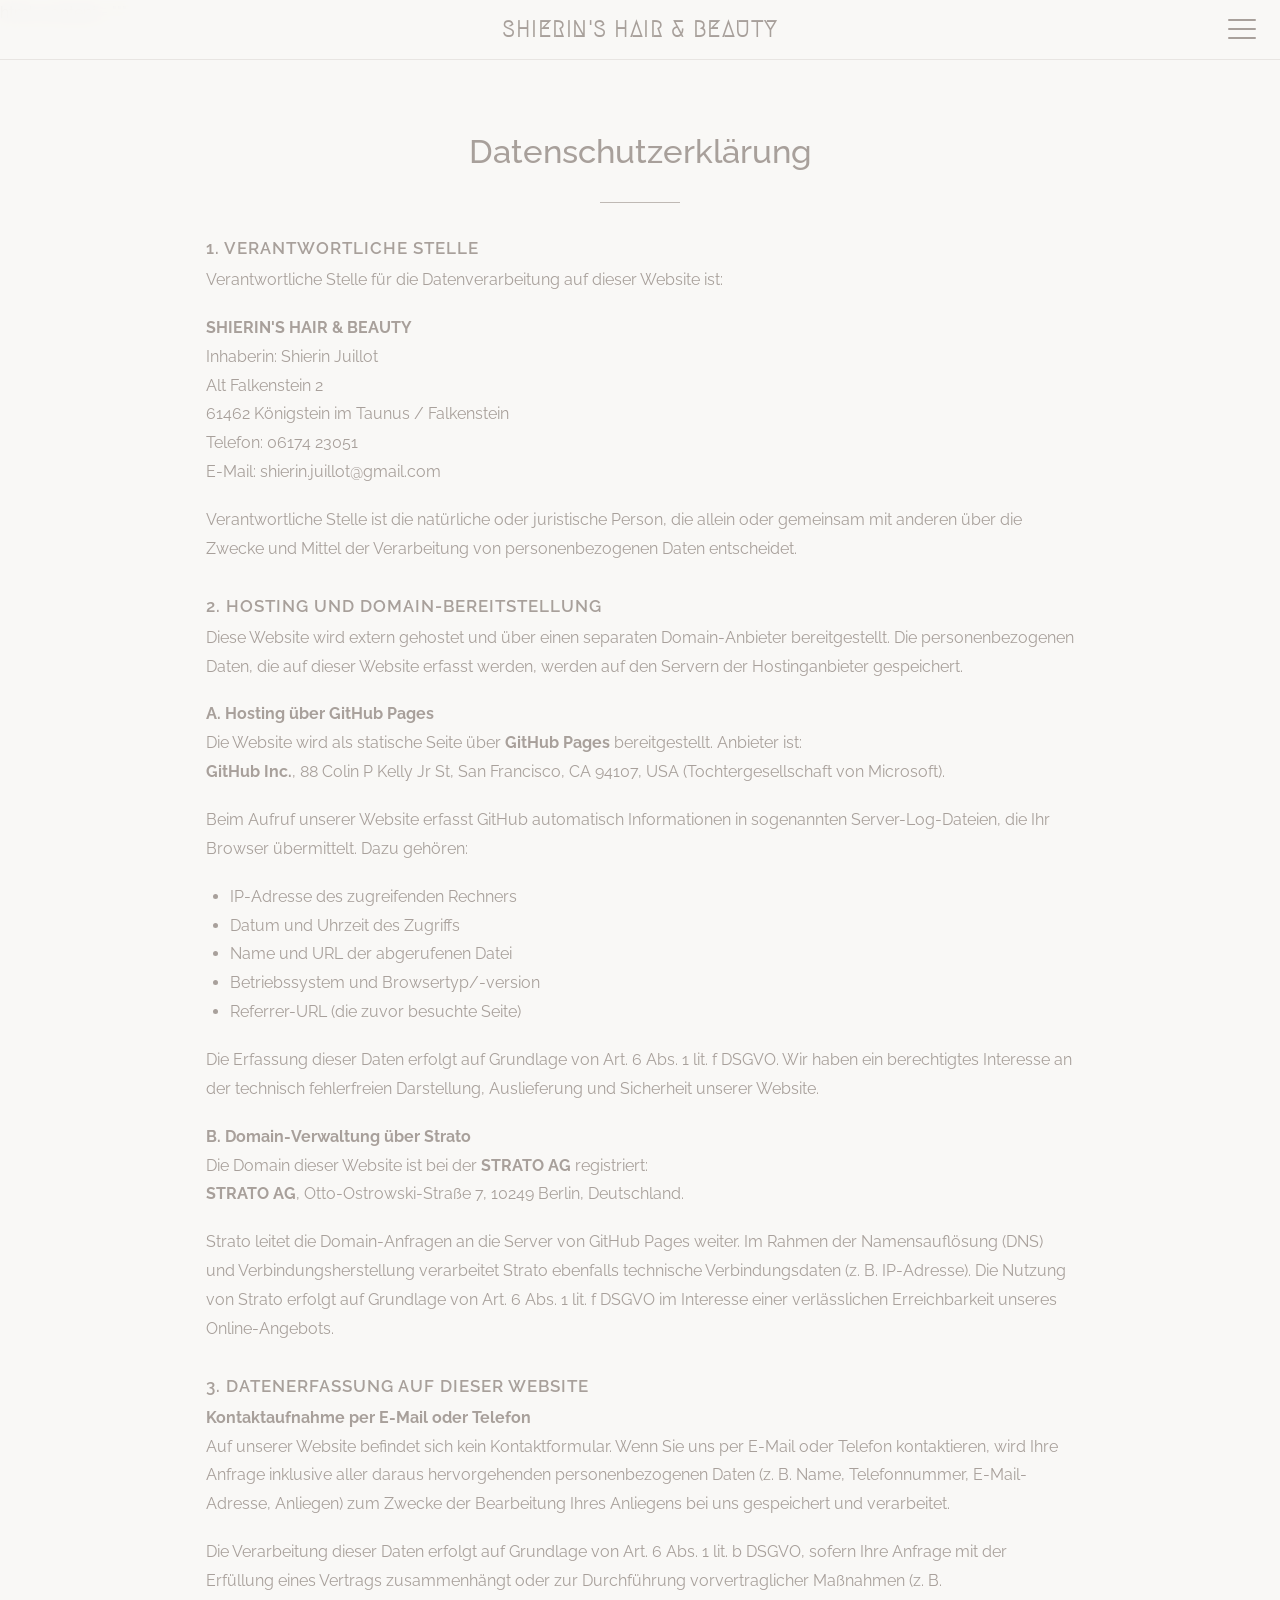
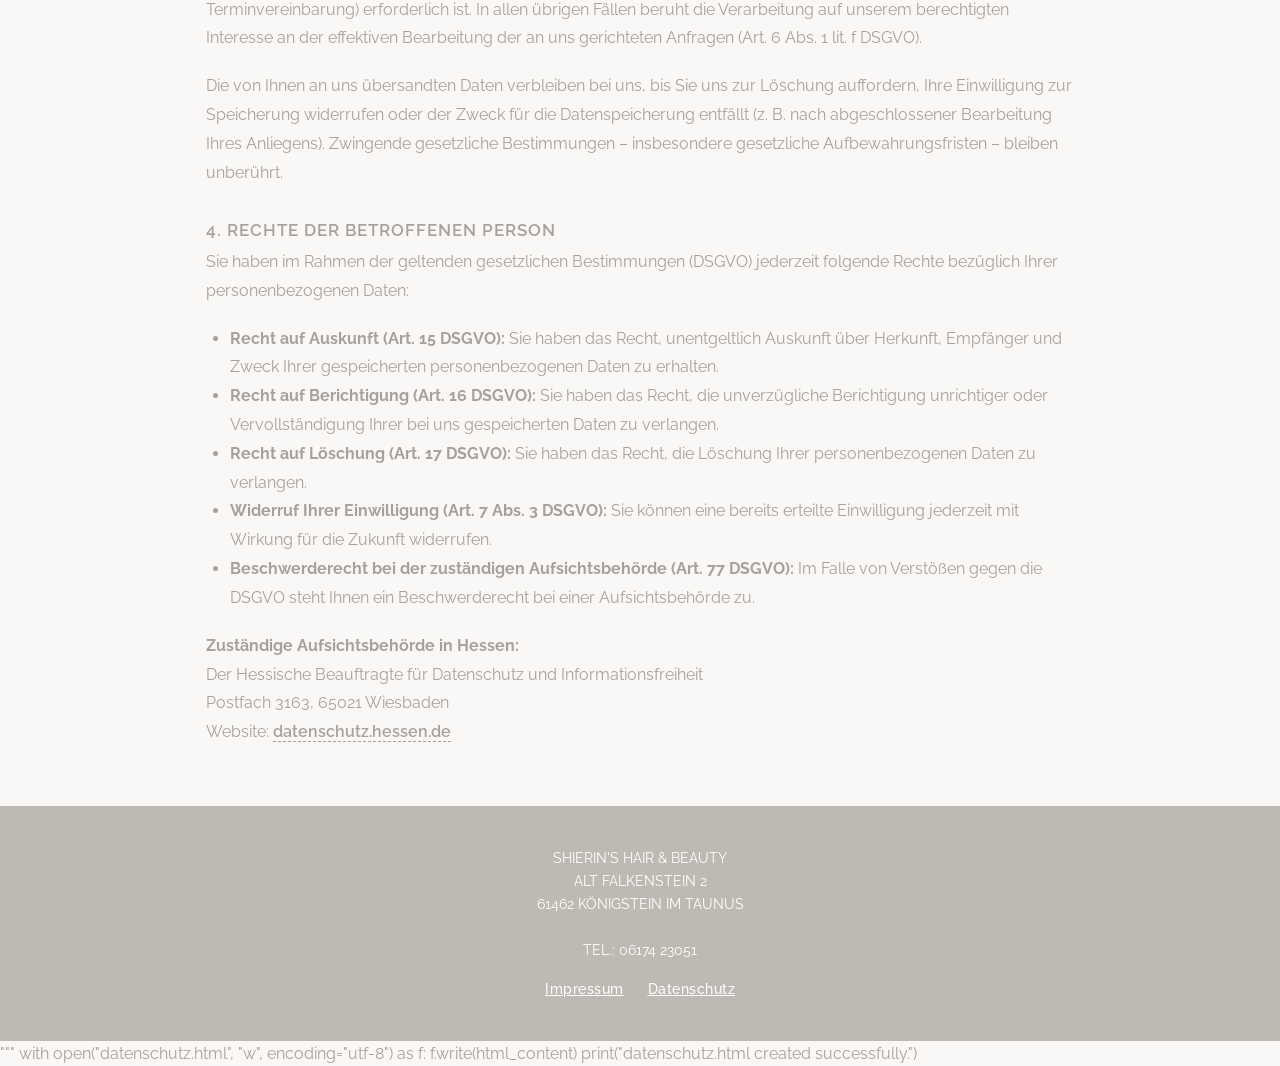
==== datenschutz.html @ c41f2a1a "Add files via upload" ====
html_content = """<!DOCTYPE html>
<html lang="de">
<head>
    <meta charset="UTF-8">
    <meta name="viewport" content="width=device-width, initial-scale=1.0">
    <meta name="description" content="Datenschutzerklärung - SHIERIN'S HAIR & BEAUTY">
    <title>Datenschutzerklärung - SHIERIN'S HAIR & BEAUTY</title>

    <!-- Google Fonts Einbindung -->
    <link rel="preconnect" href="https://fonts.googleapis.com">
    <link rel="preconnect" href="https://fonts.gstatic.com" crossorigin>
    <link href="https://fonts.googleapis.com/css2?family=Megrim&family=Raleway:ital,wght@0,100..900;1,100..900&display=swap" rel="stylesheet">

    <style>
        /* CSS-VARIABLEN (FARBEN & SCHRIFTEN) */
        :root {
            --bg-color: #F9F8F6;      
            --text-color: #A8A09B;     
            --heading-color: var(--text-color);  
            --button-bg: #4A4A4A;     
            --footer-bg: #BFB9B4;     
            --footer-text: #FFFFFF;    

            /* Schriftarten */
            --font-logo: 'Megrim', sans-serif;
            --font-headings: 'Raleway', sans-serif; 
            --font-body: 'Raleway', sans-serif;
        }

        /* RESET & BASE STYLES */
        * {
            box-sizing: border-box;
            margin: 0;
            padding: 0;
        }

        html {
            scroll-behavior: smooth;
        }

        /* BODY-BOX */
        body {
            background-color: var(--bg-color);
            color: var(--text-color);
            font-family: var(--font-body);
            line-height: 1.6;
            max-width: 1500px;
            margin: 0 auto;
            box-shadow: 0 0 20px rgba(0, 0, 0, 0.05);
            position: relative;
        }

        /* ÜBERSCHRIFTEN */
        h1, h2, h3 {
            color: var(--heading-color);
            font-family: var(--font-body);
            line-height: 1.2;
        }

        /* 1. HEADER */
        header {
            position: fixed;
            top: 0;
            left: 50%;
            transform: translateX(-50%);
            width: 100%;
            max-width: 1500px;
            z-index: 1000;
            padding: 1.2rem 2.5rem;
            background-color: rgba(249, 248, 246, 0.92);
            backdrop-filter: blur(8px);
            -webkit-backdrop-filter: blur(8px);
            border-bottom: 1px solid rgba(191, 185, 180, 0.3);
            box-sizing: border-box;
        }

        .header-container {
            max-width: 1400px;
            margin: 0 auto;
            display: grid;
            grid-template-columns: 1fr auto 1fr;
            align-items: center;
        }

        .header-container::before {
            content: "";
            display: block;
        }

        .logo {
            grid-column: 2;
            text-align: center;
        }

        .logo a {
            text-decoration: none;
            display: inline-block;
            color: inherit;
        }

        .logo h1 {
            font-family: var(--font-logo) !important;
            font-size: clamp(1.1rem, 1.8vw, 1.4rem);
            color: var(--text-color);
            letter-spacing: 1.5px;
            margin: 0;
            font-weight: 700;
        }

        nav {
            grid-column: 3;
            justify-self: end;
        }

        nav ul {
            display: flex;
            list-style: none;
            gap: clamp(1rem, 2vw, 2rem);
        }

        nav a,
        nav a:visited {
            text-decoration: none;
            color: var(--heading-color) !important;
            font-family: var(--font-body);
            font-weight: 500;
            font-size: clamp(0.88rem, 1vw, 0.98rem);
            letter-spacing: 0.5px;
            transition: color 0.2s ease;
        }

        nav a:hover,
        nav a:active {
            color: var(--text-color) !important;
        }

        /* DROPDOWN DESKTOP STYLES */
        nav ul li {
            position: relative;
        }

        .dropdown {
            display: none;
            position: absolute;
            top: 100%;
            left: 50%;
            transform: translateX(-50%);
            background-color: rgba(249, 248, 246, 0.98);
            backdrop-filter: blur(10px);
            -webkit-backdrop-filter: blur(10px);
            box-shadow: 0 8px 15px rgba(0, 0, 0, 0.08);
            border-radius: 4px;
            padding: 0.5rem 0;
            list-style: none;
            min-width: 140px;
            z-index: 1005;
            text-align: center;
        }

        .dropdown li {
            width: 100%;
        }

        .dropdown a {
            display: block;
            padding: 0.5rem 1rem;
            white-space: nowrap;
            font-size: 0.88rem;
        }

        .has-dropdown:hover .dropdown {
            display: block;
        }

        /* Sandwich / Burger Button Styles */
        .menu-toggle {
            display: none;
            flex-direction: column;
            justify-content: space-between;
            width: 28px;
            height: 20px;
            background: transparent;
            border: none;
            cursor: pointer;
            padding: 0;
            z-index: 1002;
        }

        .menu-toggle span {
            width: 100%;
            height: 2px;
            background-color: var(--heading-color);
            border-radius: 2px;
            transition: all 0.3s ease-in-out;
            transform-origin: 1px;
        }

        .menu-toggle.is-active span:nth-child(1) {
            transform: rotate(45deg);
        }

        .menu-toggle.is-active span:nth-child(2) {
            opacity: 0;
        }

        .menu-toggle.is-active span:nth-child(3) {
            transform: rotate(-45deg);
        }

        /* 2. MAIN CONTENT */
        main {
            max-width: 900px;
            margin: 0 auto;
            padding: 8.5rem 1.5rem 4rem 1.5rem;
            text-align: left;
        }

        /* Hauptüberschrift (Zentriert belassen) */
        .script-heading {
            font-family: var(--font-body);
            color: var(--text-color);
            font-size: clamp(1.8rem, 2.6vw, 2.4rem);
            line-height: 1.3;
            margin-bottom: 1.2rem;
            font-weight: 500;
            text-align: center;
        }

        /* Zwischenüberschriften */
        .subheading {
            font-family: var(--font-body) !important;
            font-size: 1.05rem;
            font-weight: 600;
            color: var(--heading-color);
            text-transform: uppercase;
            letter-spacing: 1px;
            margin-top: 2rem;
            margin-bottom: 0.5rem;
        }

        .divider {
            width: 80px;
            height: 1px;
            background-color: var(--footer-bg);
            margin: 1.8rem auto 2.2rem auto;
        }

        .text-block {
            text-align: left;
        }

        .text-block p, .text-block ul {
            font-size: clamp(1rem, 1.1vw, 1.05rem);
            color: var(--text-color);
            line-height: 1.8;
            margin-bottom: 1.2rem;
            font-weight: 400;
        }

        .text-block ul {
            padding-left: 1.5rem;
        }

        /* Links im Text */
        .phone-link {
            color: var(--heading-color);
            font-weight: 600;
            text-decoration: none;
            border-bottom: 1px dashed var(--heading-color);
            transition: all 0.2s ease;
        }

        .phone-link:hover {
            color: var(--button-bg);
            border-bottom-style: solid;
        }

        /* SCROLL TO TOP BUTTON */
        .back-to-top {
            position: fixed;
            bottom: 30px;
            right: 30px;
            width: 45px;
            height: 45px;
            background-color: var(--button-bg);
            color: #FFFFFF;
            border: none;
            border-radius: 50%;
            display: flex;
            align-items: center;
            justify-content: center;
            font-size: 1.2rem;
            text-decoration: none;
            opacity: 0;
            visibility: hidden;
            transition: all 0.3s ease;
            box-shadow: 0 4px 10px rgba(0,0,0,0.15);
            z-index: 999;
        }

        .back-to-top.show {
            opacity: 1;
            visibility: visible;
        }

        .back-to-top:hover {
            background-color: var(--heading-color);
            transform: translateY(-3px);
        }

        /* 3. FOOTER */
        footer {
            background-color: var(--footer-bg);
            color: var(--footer-text);
            padding: 2.5rem 1.5rem;
            text-align: center;
            font-size: 0.9rem;
        }

        footer nav ul {
            display: flex;
            justify-content: center;
            margin-top: 1rem;
            gap: 1.5rem;
            list-style: none;
        }

        footer a,
        footer a:visited,
        footer a:hover,
        footer a:active {
            color: var(--footer-text) !important;
            text-decoration: underline;
        }

        /* RESPONSIVE DESIGN */
        @media (max-width: 1350px) {
            header {
                padding: 1rem 1.5rem;
            }

            .header-container {
                grid-template-columns: 1fr auto 1fr;
                width: 100%;
            }

            .logo {
                grid-column: 2;
                text-align: center;
                margin: 0;
            }

            .menu-toggle {
                display: flex;
                grid-column: 3;
                justify-self: end;
                margin: 0;
            }

            header nav {
                grid-column: 1 / -1;
                position: absolute;
                top: 100%;
                left: 0;
                width: 100%;
                background-color: rgba(249, 248, 246, 0.98);
                backdrop-filter: blur(10px);
                -webkit-backdrop-filter: blur(10px);
                border-bottom: 1px solid rgba(191, 185, 180, 0.3);
                max-height: 0;
                overflow: hidden;
                transition: max-height 0.4s ease-in-out;
            }

            header nav.open {
                max-height: 500px;
            }

            header nav ul {
                flex-direction: column;
                align-items: center;
                padding: 1.5rem 0;
                gap: 1.2rem;
                width: 100%;
            }

            header nav ul li {
                width: 100%;
                text-align: center;
            }

            .dropdown {
                position: static;
                transform: none;
                display: none;
                box-shadow: none;
                background: transparent;
                backdrop-filter: none;
                padding: 0.5rem 0 0 0;
                text-align: center;
                width: 100%;
            }
            
            header nav.open .dropdown,
            .has-dropdown:hover .dropdown {
                display: flex;
                flex-direction: column;
                gap: 0.8rem;
                margin-top: 0.5rem;
            }

            .dropdown a {
                font-size: 0.9rem;
                opacity: 0.8;
            }

            main {
                padding: 6.5rem 1rem 2.5rem 1rem;
            }
        }
    </style>
</head>
<body>

    <!-- Header -->
    <header>
        <div class="header-container">
            <div class="logo">
                <a href="index.html">
                    <h1>SHIERIN'S HAIR & BEAUTY</h1>
                </a>
            </div>

            <!-- Sandwich Button -->
            <button class="menu-toggle" id="menuToggle" aria-label="Menü öffnen">
                <span></span>
                <span></span>
                <span></span>
            </button>

            <nav id="mainNav">
                <ul>
                    <li><a href="index.html">Start</a></li>
                    <li><a href="leistungen.html">Unsere Leistungen</a></li>
                    <li><a href="kontakt.html">Ihr Weg zu uns</a></li>
                </ul>
            </nav>
        </div>
    </header>

    <!-- Hauptbereich -->
    <main id="details">

        <!-- Hauptüberschrift -->
        <h2 class="script-heading">Datenschutzerklärung</h2>
        
        <!-- Trennlinie darunter -->
        <div class="divider"></div>

        <!-- Textbereich mit Datenschutzerklärungs-Inhalten -->
        <div class="text-block">

            <h3 class="subheading">1. Verantwortliche Stelle</h3>
            <p>
                Verantwortliche Stelle für die Datenverarbeitung auf dieser Website ist:
            </p>
            <p>
                <strong>SHIERIN'S HAIR & BEAUTY</strong><br>
                Inhaberin: Shierin Juillot<br>
                Alt Falkenstein 2<br>
                61462 Königstein im Taunus / Falkenstein<br>
                Telefon: 06174 23051<br>
                E-Mail: shierin.juillot@gmail.com
            </p>
            <p>
                Verantwortliche Stelle ist die natürliche oder juristische Person, die allein oder gemeinsam mit anderen über die Zwecke und Mittel der Verarbeitung von personenbezogenen Daten entscheidet.
            </p>

            <h3 class="subheading">2. Hosting und Domain-Bereitstellung</h3>
            <p>
                Diese Website wird extern gehostet und über einen separaten Domain-Anbieter bereitgestellt. Die personenbezogenen Daten, die auf dieser Website erfasst werden, werden auf den Servern der Hostinganbieter gespeichert.
            </p>
            <p>
                <strong>A. Hosting über GitHub Pages</strong><br>
                Die Website wird als statische Seite über <strong>GitHub Pages</strong> bereitgestellt. Anbieter ist:<br>
                <strong>GitHub Inc.</strong>, 88 Colin P Kelly Jr St, San Francisco, CA 94107, USA (Tochtergesellschaft von Microsoft).
            </p>
            <p>
                Beim Aufruf unserer Website erfasst GitHub automatisch Informationen in sogenannten Server-Log-Dateien, die Ihr Browser übermittelt. Dazu gehören:
            </p>
            <ul>
                <li>IP-Adresse des zugreifenden Rechners</li>
                <li>Datum und Uhrzeit des Zugriffs</li>
                <li>Name und URL der abgerufenen Datei</li>
                <li>Betriebssystem und Browsertyp/-version</li>
                <li>Referrer-URL (die zuvor besuchte Seite)</li>
            </ul>
            <p>
                Die Erfassung dieser Daten erfolgt auf Grundlage von Art. 6 Abs. 1 lit. f DSGVO. Wir haben ein berechtigtes Interesse an der technisch fehlerfreien Darstellung, Auslieferung und Sicherheit unserer Website.
            </p>
            <p>
                <strong>B. Domain-Verwaltung über Strato</strong><br>
                Die Domain dieser Website ist bei der <strong>STRATO AG</strong> registriert:<br>
                <strong>STRATO AG</strong>, Otto-Ostrowski-Straße 7, 10249 Berlin, Deutschland.
            </p>
            <p>
                Strato leitet die Domain-Anfragen an die Server von GitHub Pages weiter. Im Rahmen der Namensauflösung (DNS) und Verbindungsherstellung verarbeitet Strato ebenfalls technische Verbindungsdaten (z. B. IP-Adresse). Die Nutzung von Strato erfolgt auf Grundlage von Art. 6 Abs. 1 lit. f DSGVO im Interesse einer verlässlichen Erreichbarkeit unseres Online-Angebots.
            </p>

            <h3 class="subheading">3. Datenerfassung auf dieser Website</h3>
            <p>
                <strong>Kontaktaufnahme per E-Mail oder Telefon</strong><br>
                Auf unserer Website befindet sich kein Kontaktformular. Wenn Sie uns per E-Mail oder Telefon kontaktieren, wird Ihre Anfrage inklusive aller daraus hervorgehenden personenbezogenen Daten (z. B. Name, Telefonnummer, E-Mail-Adresse, Anliegen) zum Zwecke der Bearbeitung Ihres Anliegens bei uns gespeichert und verarbeitet.
            </p>
            <p>
                Die Verarbeitung dieser Daten erfolgt auf Grundlage von Art. 6 Abs. 1 lit. b DSGVO, sofern Ihre Anfrage mit der Erfüllung eines Vertrags zusammenhängt oder zur Durchführung vorvertraglicher Maßnahmen (z. B. Terminvereinbarung) erforderlich ist. In allen übrigen Fällen beruht die Verarbeitung auf unserem berechtigten Interesse an der effektiven Bearbeitung der an uns gerichteten Anfragen (Art. 6 Abs. 1 lit. f DSGVO).
            </p>
            <p>
                Die von Ihnen an uns übersandten Daten verbleiben bei uns, bis Sie uns zur Löschung auffordern, Ihre Einwilligung zur Speicherung widerrufen oder der Zweck für die Datenspeicherung entfällt (z. B. nach abgeschlossener Bearbeitung Ihres Anliegens). Zwingende gesetzliche Bestimmungen – insbesondere gesetzliche Aufbewahrungsfristen – bleiben unberührt.
            </p>

            <h3 class="subheading">4. Rechte der betroffenen Person</h3>
            <p>
                Sie haben im Rahmen der geltenden gesetzlichen Bestimmungen (DSGVO) jederzeit folgende Rechte bezüglich Ihrer personenbezogenen Daten:
            </p>
            <ul>
                <li><strong>Recht auf Auskunft (Art. 15 DSGVO):</strong> Sie haben das Recht, unentgeltlich Auskunft über Herkunft, Empfänger und Zweck Ihrer gespeicherten personenbezogenen Daten zu erhalten.</li>
                <li><strong>Recht auf Berichtigung (Art. 16 DSGVO):</strong> Sie haben das Recht, die unverzügliche Berichtigung unrichtiger oder Vervollständigung Ihrer bei uns gespeicherten Daten zu verlangen.</li>
                <li><strong>Recht auf Löschung (Art. 17 DSGVO):</strong> Sie haben das Recht, die Löschung Ihrer personenbezogenen Daten zu verlangen.</li>
                <li><strong>Widerruf Ihrer Einwilligung (Art. 7 Abs. 3 DSGVO):</strong> Sie können eine bereits erteilte Einwilligung jederzeit mit Wirkung für die Zukunft widerrufen.</li>
                <li><strong>Beschwerderecht bei der zuständigen Aufsichtsbehörde (Art. 77 DSGVO):</strong> Im Falle von Verstößen gegen die DSGVO steht Ihnen ein Beschwerderecht bei einer Aufsichtsbehörde zu.</li>
            </ul>
            <p>
                <strong>Zuständige Aufsichtsbehörde in Hessen:</strong><br>
                Der Hessische Beauftragte für Datenschutz und Informationsfreiheit<br>
                Postfach 3163, 65021 Wiesbaden<br>
                Website: <a href="https://datenschutz.hessen.de" target="_blank" rel="noopener" class="phone-link">datenschutz.hessen.de</a>
            </p>

        </div>

    </main>

    <!-- Scroll-to-Top Pfeil -->
    <a href="#" class="back-to-top" id="backToTop" aria-label="Nach oben scrollen">&#9650;</a>

    <!-- Footer -->
    <footer>
        <p>SHIERIN'S HAIR & BEAUTY</p>
        <p>ALT FALKENSTEIN 2</p>
        <p>61462 KÖNIGSTEIN IM TAUNUS</p>
        <br>
        <p>TEL.: 06174 23051</p>
        <nav>
            <ul>
                <li><a href="impressum.html">Impressum</a></li>
                <li><a href="datenschutz.html">Datenschutz</a></li>
            </ul>
        </nav>
    </footer>

    <!-- JavaScript für Sandwich-Menü & Scroll-Pfeil -->
    <script>
        document.addEventListener("DOMContentLoaded", function() {
            const menuToggle = document.getElementById('menuToggle');
            const mainNav = document.getElementById('mainNav');
            const backToTopBtn = document.getElementById('backToTop');

            // 1. Sandwich-Menü öffnen & schließen
            menuToggle.addEventListener('click', function() {
                menuToggle.classList.toggle('is-active');
                mainNav.classList.toggle('open');
            });

            // 2. Menü schließen, wenn ein Link angeklickt wird
            const navLinks = mainNav.querySelectorAll('a');
            navLinks.forEach(link => {
                link.addEventListener('click', () => {
                    menuToggle.classList.remove('is-active');
                    mainNav.classList.remove('open');
                });
            });

            // 3. Scroll-to-Top Pfeil nach 300px anzeigen
            window.addEventListener('scroll', function() {
                if (window.scrollY > 300) {
                    backToTopBtn.classList.add('show');
                } else {
                    backToTopBtn.classList.remove('show');
                }
            });
        });
    </script>
</body>
</html>
"""

with open("datenschutz.html", "w", encoding="utf-8") as f:
    f.write(html_content)

print("datenschutz.html created successfully.")
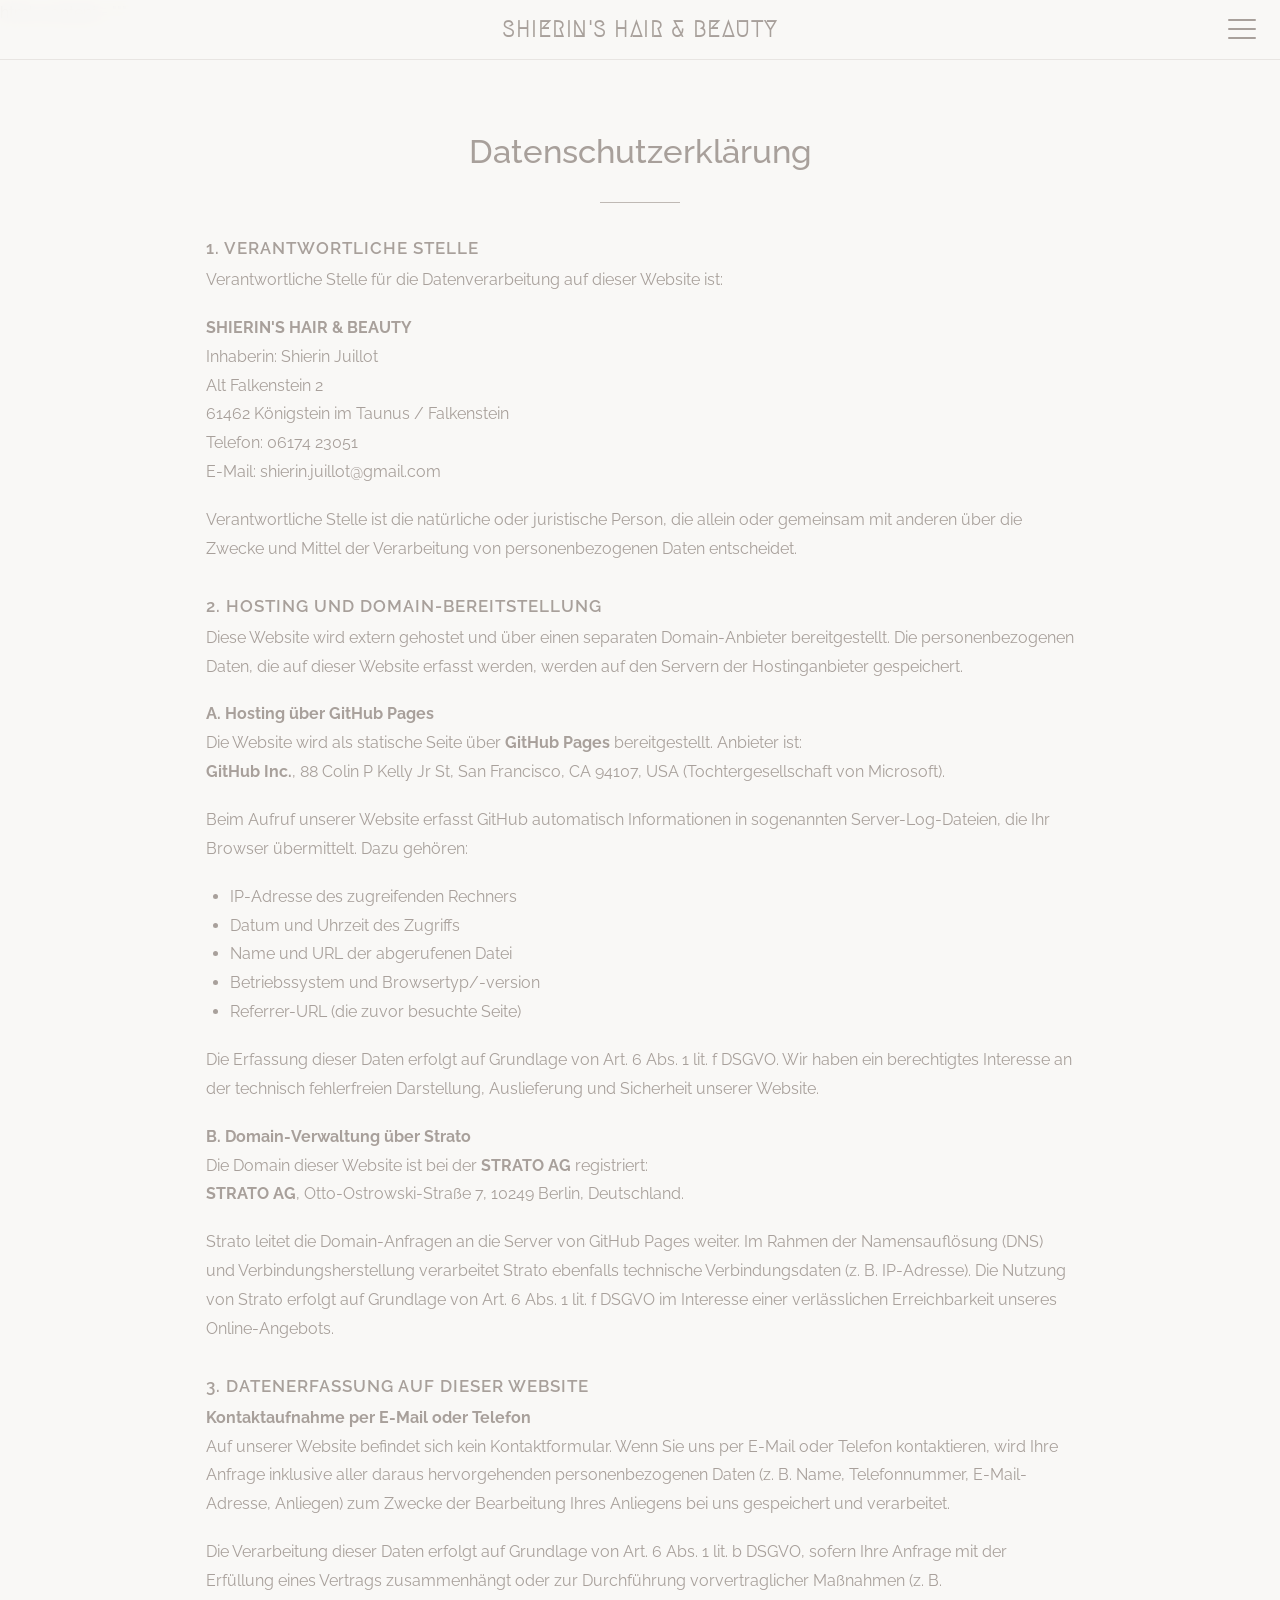
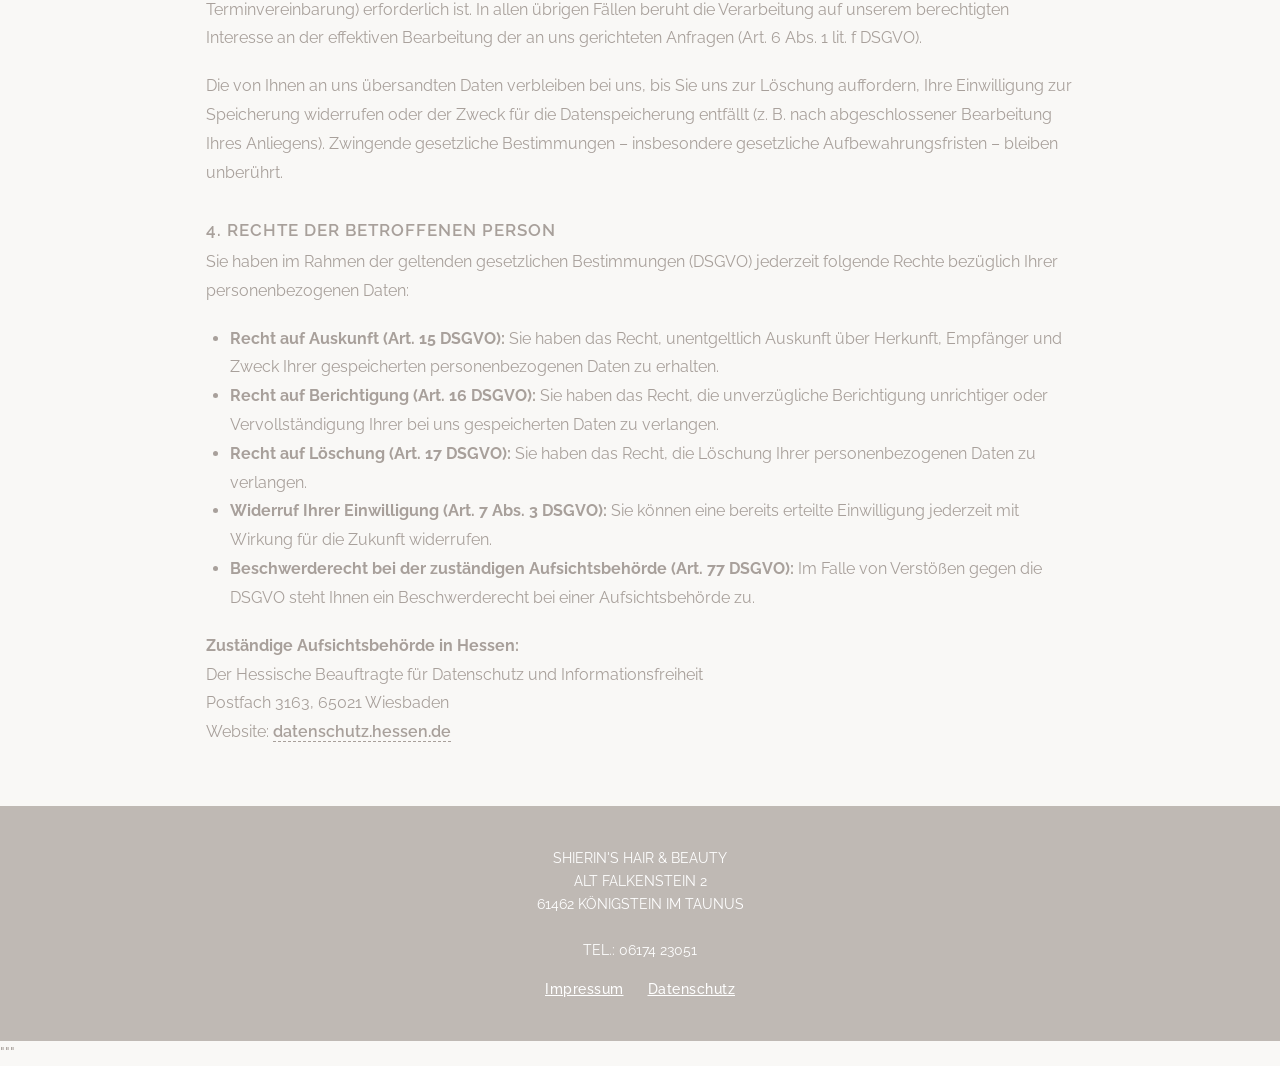
==== commit c8210c8b: "Add files via upload" ====
--- a/datenschutz.html
+++ b/datenschutz.html
@@ -595,7 +595,3 @@
 </html>
 """
 
-with open("datenschutz.html", "w", encoding="utf-8") as f:
-    f.write(html_content)
-
-print("datenschutz.html created successfully.")
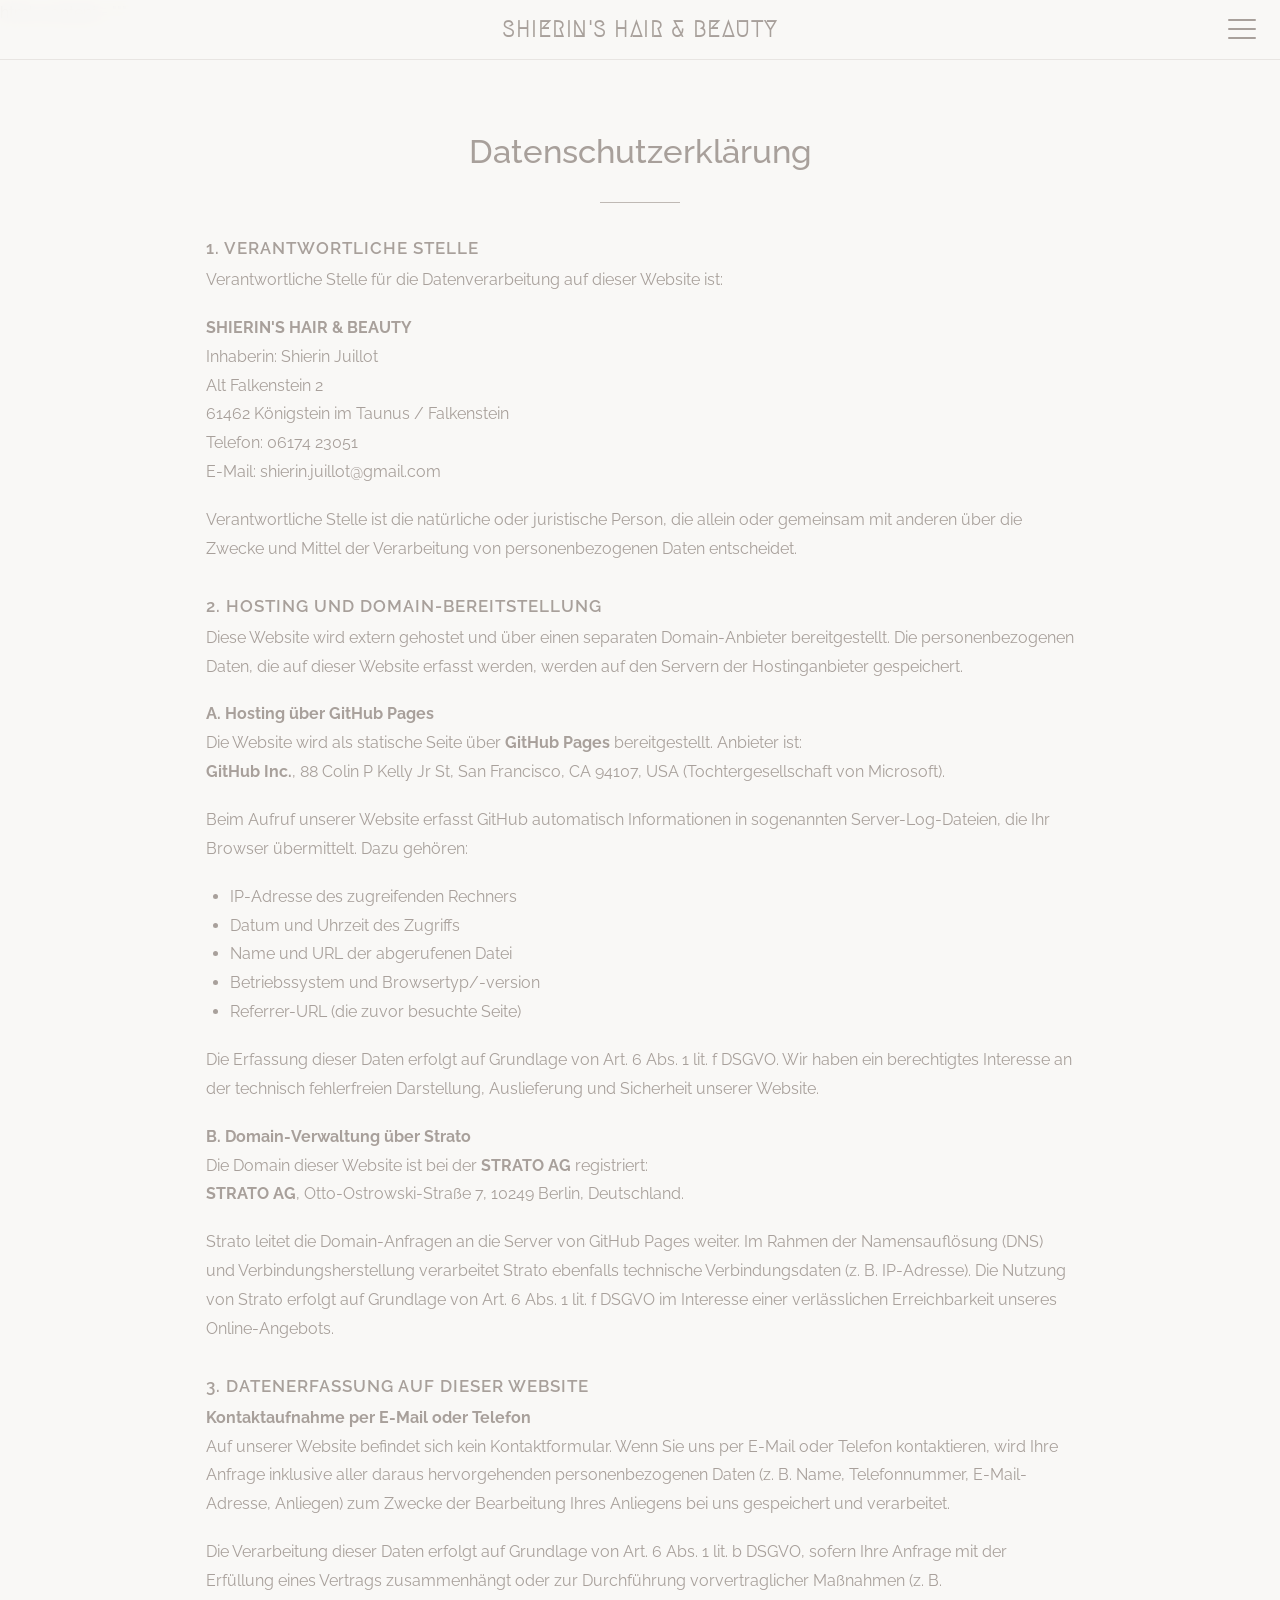
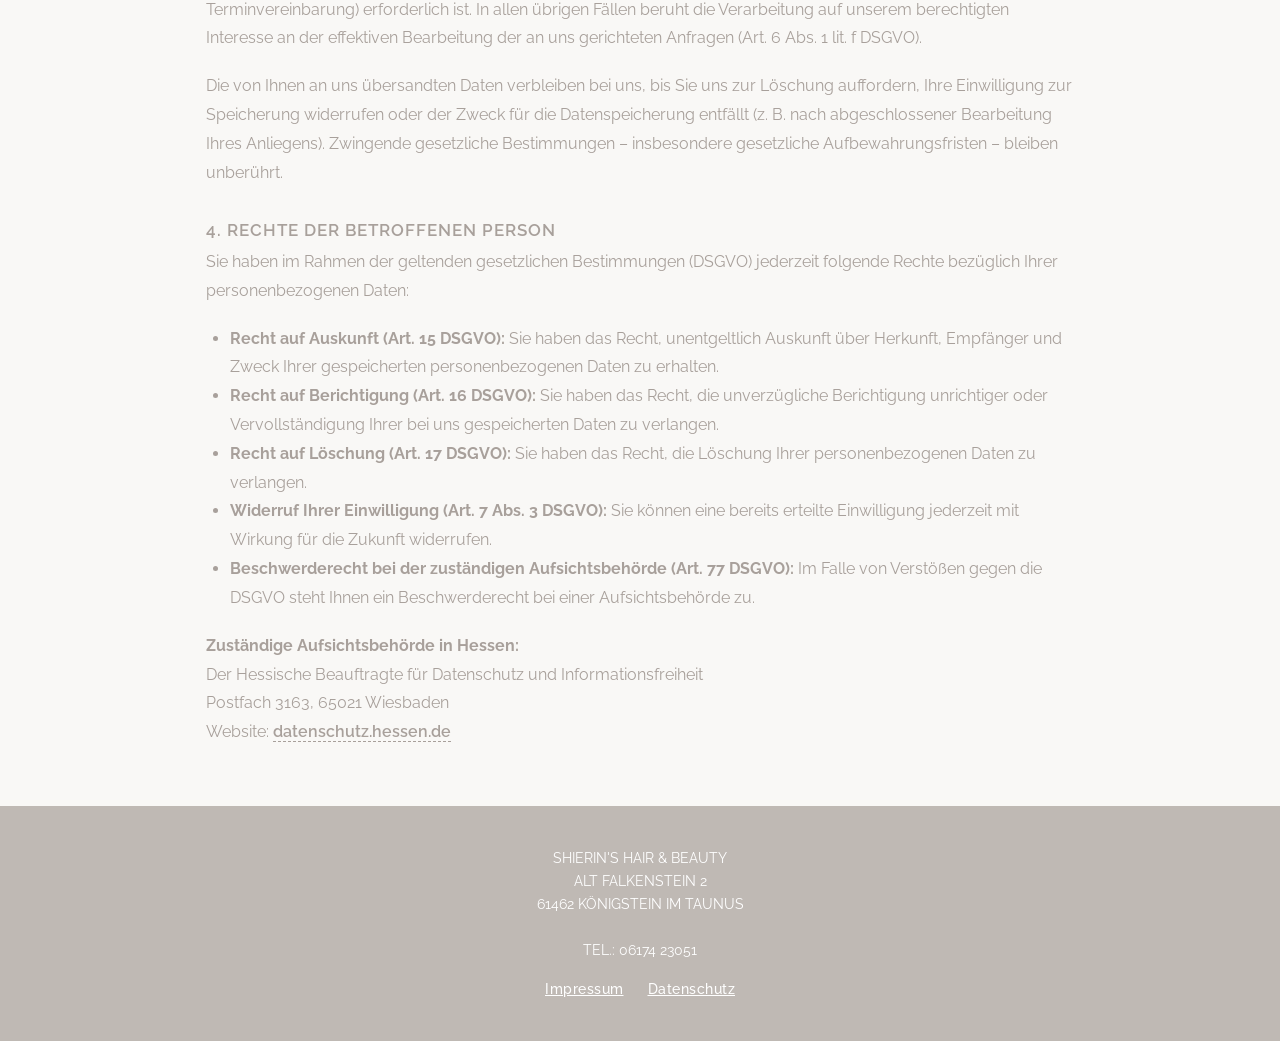
==== commit e16e73c6: "Add files via upload" ====
--- a/datenschutz.html
+++ b/datenschutz.html
@@ -593,5 +593,4 @@
     </script>
 </body>
 </html>
-"""
-
+
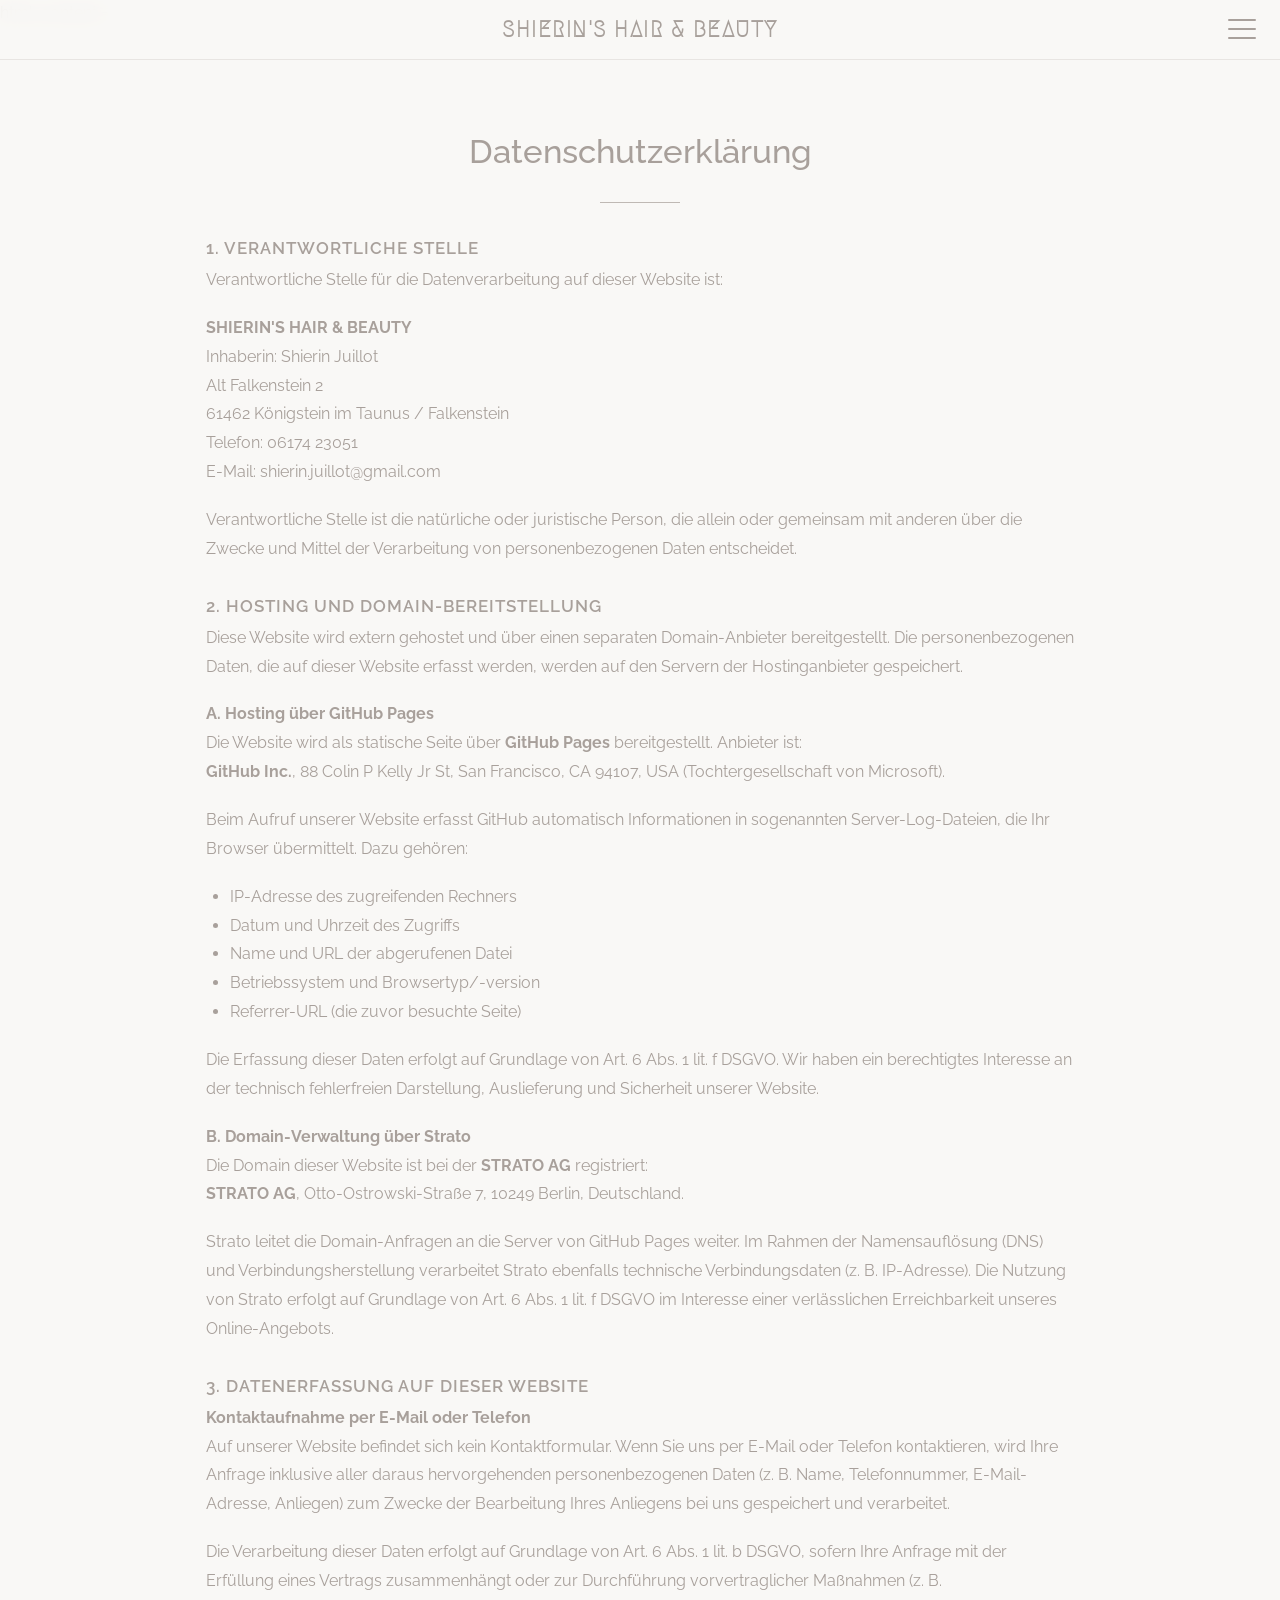
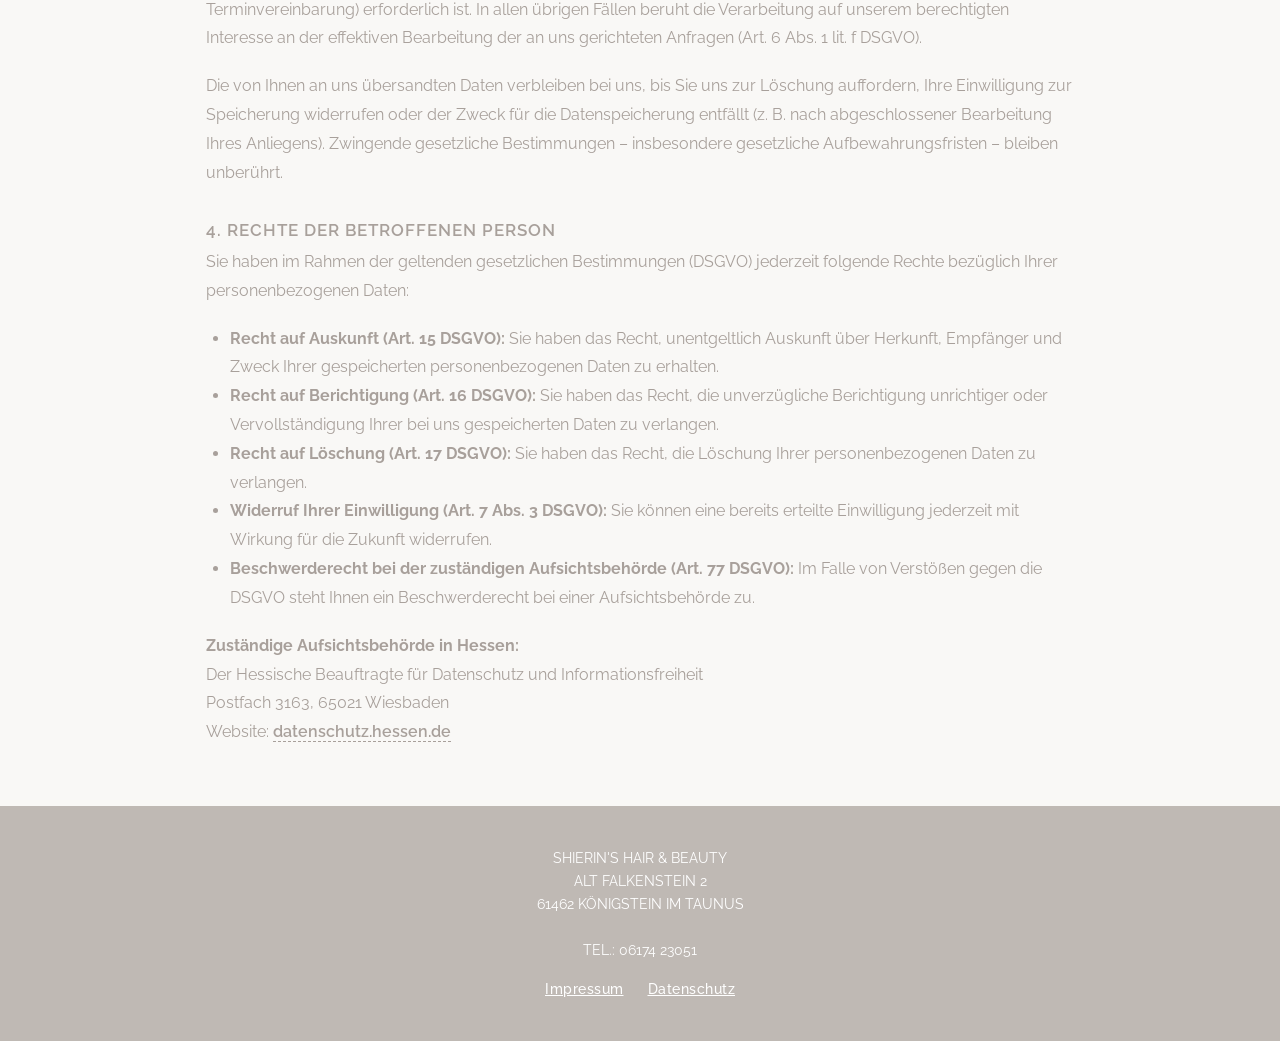
==== commit b2acc5bd: "Add files via upload" ====
--- a/datenschutz.html
+++ b/datenschutz.html
@@ -1,4 +1,4 @@
-html_content = """<!DOCTYPE html>
+html_content =<!DOCTYPE html>
 <html lang="de">
 <head>
     <meta charset="UTF-8">
